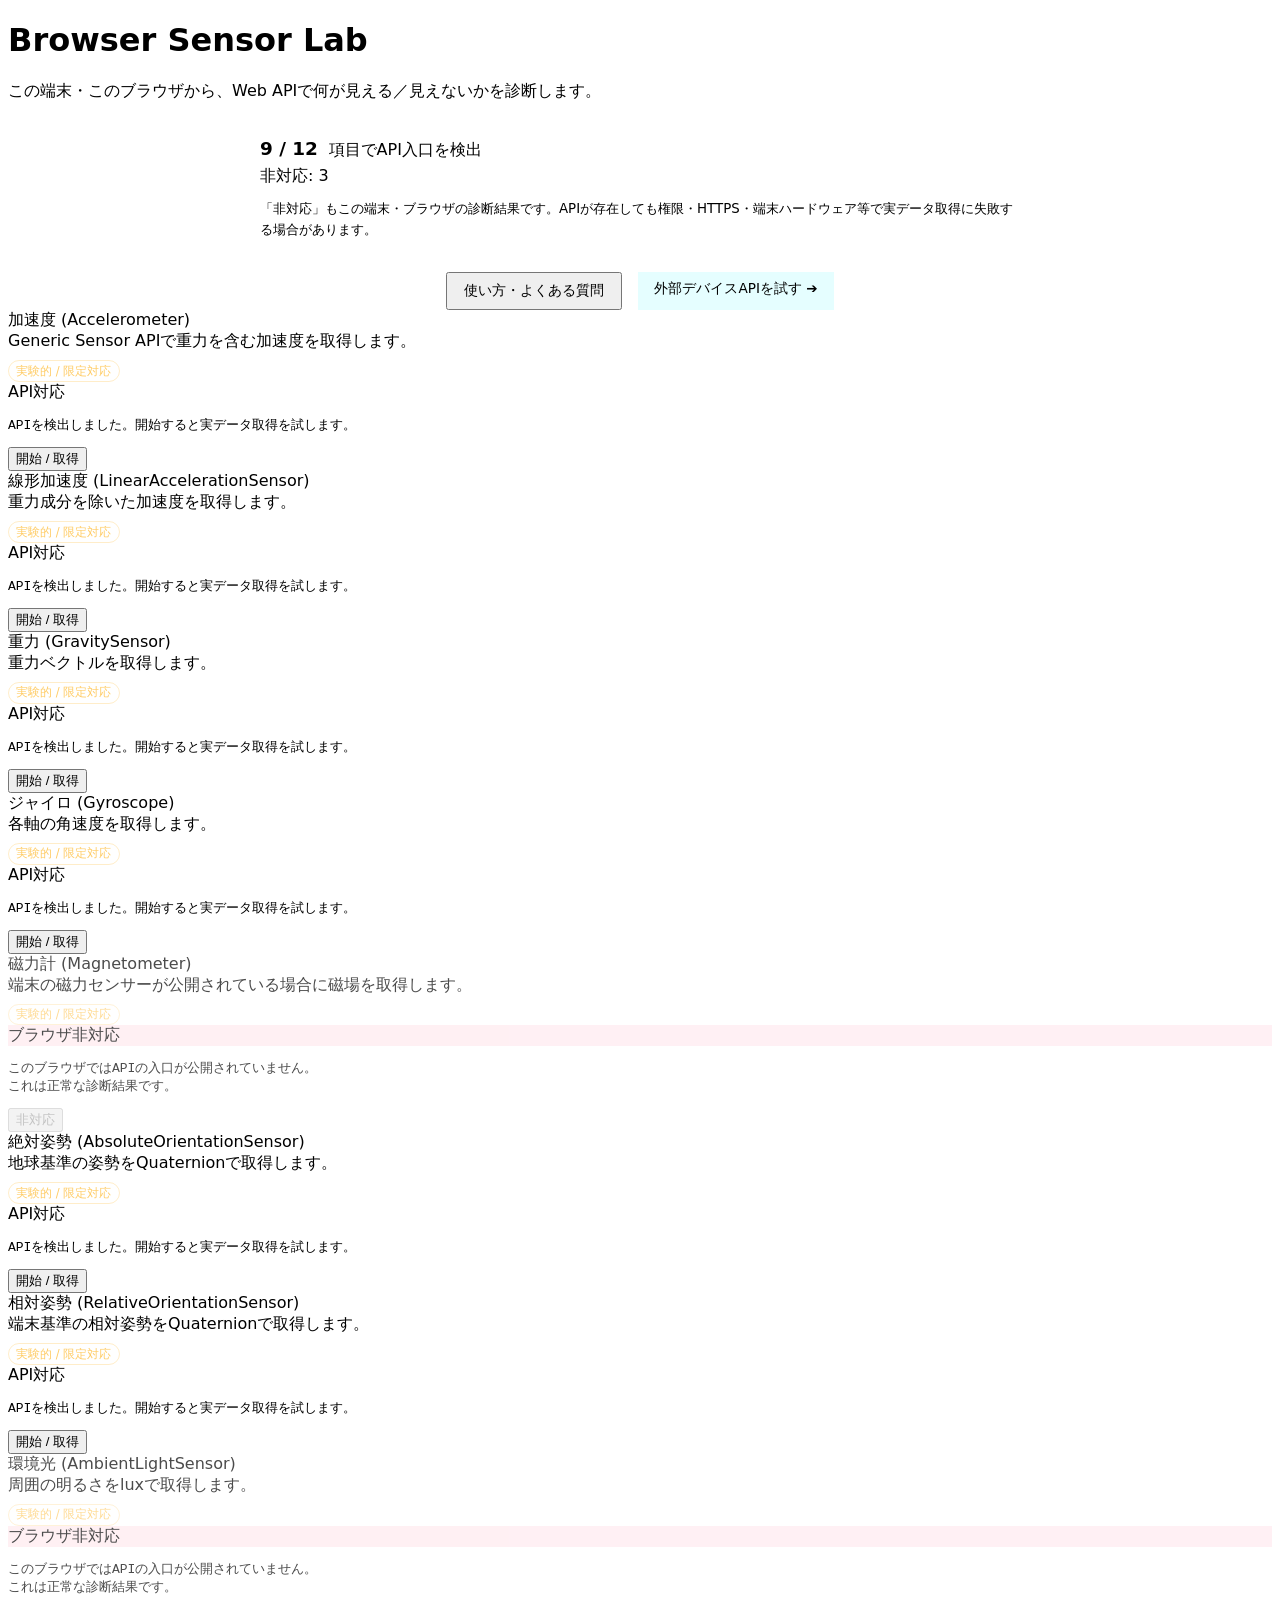
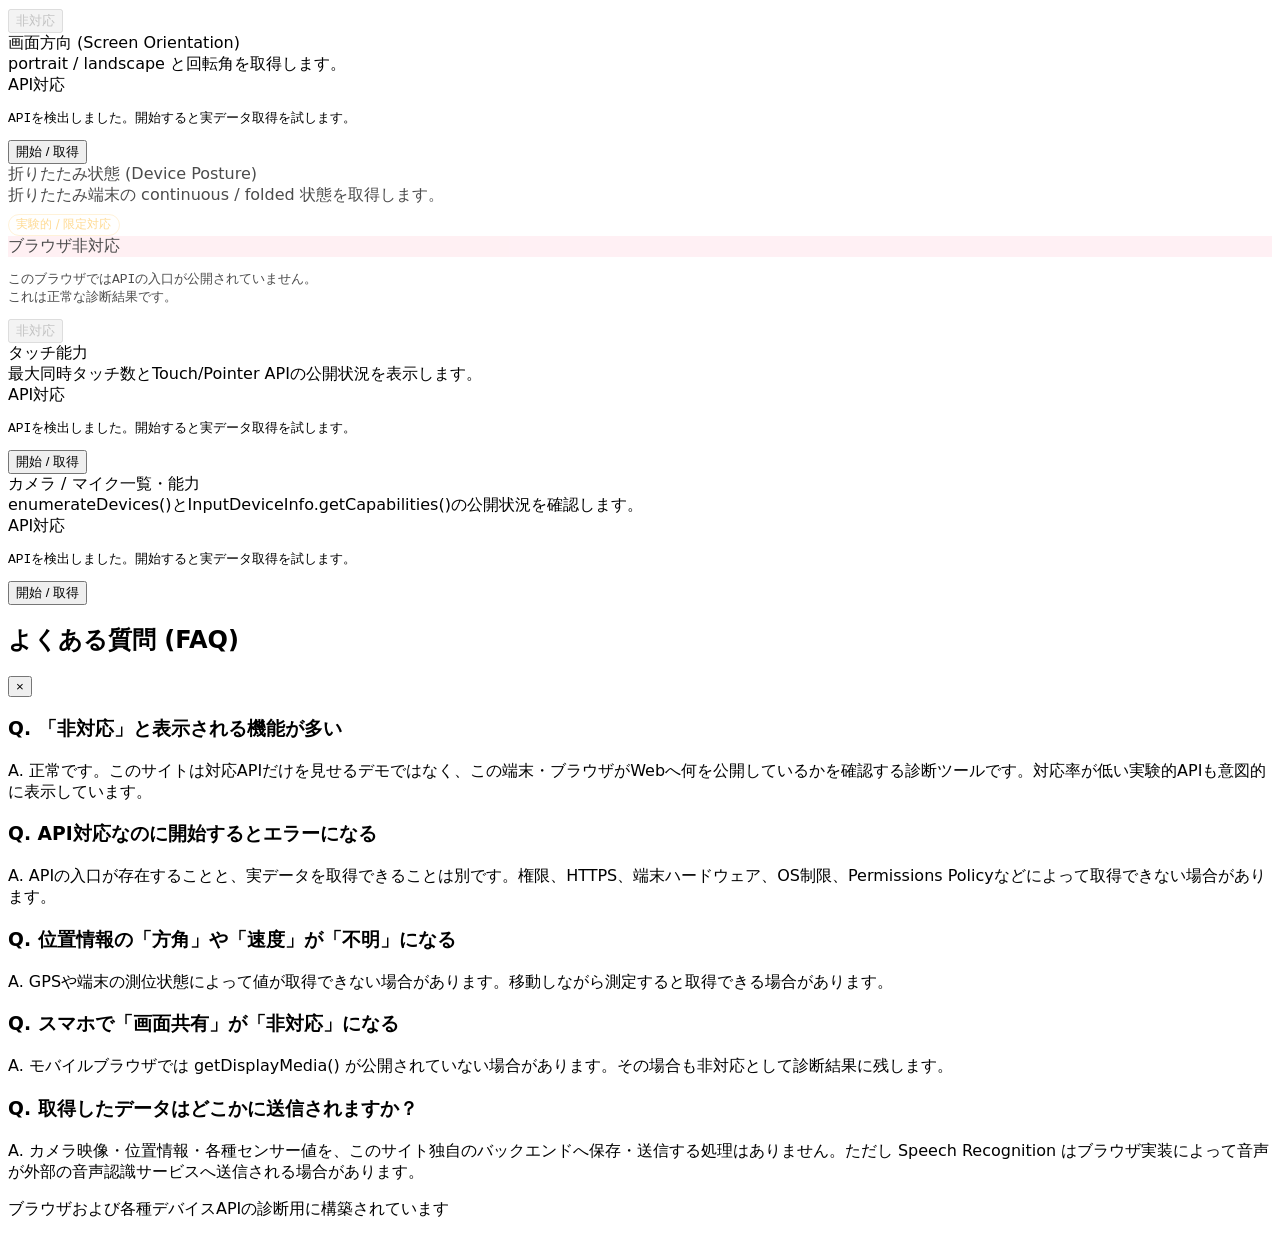
==== index.html @ 9005f134 "feat: expose browser capability diagnostics in main UI" ====
<!DOCTYPE html>
<html lang="ja">

<head>
  <meta charset="UTF-8" />
  <meta name="viewport" content="width=device-width, initial-scale=1.0" />
  <title>ブラウザ センサーラボ</title>
  <link rel="stylesheet" href="./src/style.css?v=3">
  <link rel="stylesheet" href="./src/diagnostics.css?v=1">
</head>

<body>
  <div id="app">
    <header>
      <h1>Browser Sensor Lab</h1>
      <p>この端末・このブラウザから、Web APIで何が見える／見えないかを診断します。</p>
      <div id="capability-summary" class="capability-summary" aria-live="polite"></div>
      <div style="margin-top: 1rem; display: flex; gap: 1rem; justify-content: center; flex-wrap: wrap;">
        <button id="btn-help" class="btn btn-help"
          style="width: auto; font-size: 0.85rem; padding: 0.5rem 1rem;">使い方・よくある質問</button>
        <a href="external.html" class="btn"
          style="width: auto; font-size: 0.85rem; padding: 0.5rem 1rem; text-decoration: none; display: inline-block; background: rgba(0,240,255,0.1); border-color: rgba(0,240,255,0.3); color: var(--primary);">外部デバイスAPIを試す
          ➔</a>
      </div>
      <div id="compatibility-alert"
        style="display: none; background: rgba(255,51,102,0.1); border: 1px solid var(--error); padding: 1rem; border-radius: 8px; margin-top: 1.5rem; color: #ff99aa;">
        一部の機能はこのブラウザで非対応です。非対応表示も、この端末・ブラウザの診断結果です。
      </div>
    </header>

    <main class="grid-container" id="sensor-container">
      <!-- Sensor cards will be injected here via JS -->
    </main>

    <div id="help-modal" class="modal-overlay" role="dialog" aria-modal="true" aria-labelledby="help-title">
      <div class="modal-content">
        <div class="modal-header">
          <h2 id="help-title">よくある質問 (FAQ)</h2>
          <button id="btn-close-help" class="modal-close" aria-label="閉じる">&times;</button>
        </div>
        <div class="modal-body">
          <h3>Q. 「非対応」と表示される機能が多い</h3>
          <p>A. 正常です。このサイトは対応APIだけを見せるデモではなく、この端末・ブラウザがWebへ何を公開しているかを確認する診断ツールです。対応率が低い実験的APIも意図的に表示しています。</p>

          <h3>Q. API対応なのに開始するとエラーになる</h3>
          <p>A. APIの入口が存在することと、実データを取得できることは別です。権限、HTTPS、端末ハードウェア、OS制限、Permissions Policyなどによって取得できない場合があります。</p>

          <h3>Q. 位置情報の「方角」や「速度」が「不明」になる</h3>
          <p>A. GPSや端末の測位状態によって値が取得できない場合があります。移動しながら測定すると取得できる場合があります。</p>

          <h3>Q. スマホで「画面共有」が「非対応」になる</h3>
          <p>A. モバイルブラウザでは getDisplayMedia() が公開されていない場合があります。その場合も非対応として診断結果に残します。</p>

          <h3>Q. 取得したデータはどこかに送信されますか？</h3>
          <p>A. カメラ映像・位置情報・各種センサー値を、このサイト独自のバックエンドへ保存・送信する処理はありません。ただし Speech Recognition はブラウザ実装によって音声が外部の音声認識サービスへ送信される場合があります。</p>
        </div>
      </div>
    </div>

    <footer>
      <p>ブラウザおよび各種デバイスAPIの診断用に構築されています</p>
    </footer>
  </div>

  <script src="./src/main.js?v=3"></script>
  <script src="./src/diagnostics.js?v=1"></script>
</body>

</html>
---- src/diagnostics.css ----
body { font-family: Inter, system-ui, -apple-system, BlinkMacSystemFont, "Segoe UI", sans-serif; }
.capability-summary { margin: 1.25rem auto 0; max-width: 760px; padding: 1rem; border: 1px solid var(--card-border); border-radius: 12px; background: rgba(255,255,255,.04); }
.capability-summary strong { color: var(--primary); font-size: 1.15rem; margin-right: .35rem; }
.capability-summary span, .capability-summary small { display: block; color: var(--text-muted); margin-top: .35rem; }
.capability-summary small { line-height: 1.6; margin-top: .65rem; }
.experimental-flag { display: inline-block; margin-top: .5rem; padding: .15rem .45rem; border: 1px solid rgba(255,204,102,.35); border-radius: 999px; color: #ffcc66; font-size: .72rem; }
.diagnostic-card.unsupported { opacity: .7; border-color: rgba(255,51,102,.4); }
.diagnostic-card.unsupported .status-badge { color: var(--error); background: rgba(255,51,102,.1); }
.grid-container { grid-template-columns: repeat(auto-fit, minmax(min(100%, 320px), 1fr)); }
.card-content { word-break: break-word; }
.card-content pre { overflow-wrap: anywhere; }
@media (max-width: 600px) { #app { padding: 1rem; } .card-header { flex-direction: column; gap: .6rem; } .status-badge { align-self: flex-start; } }
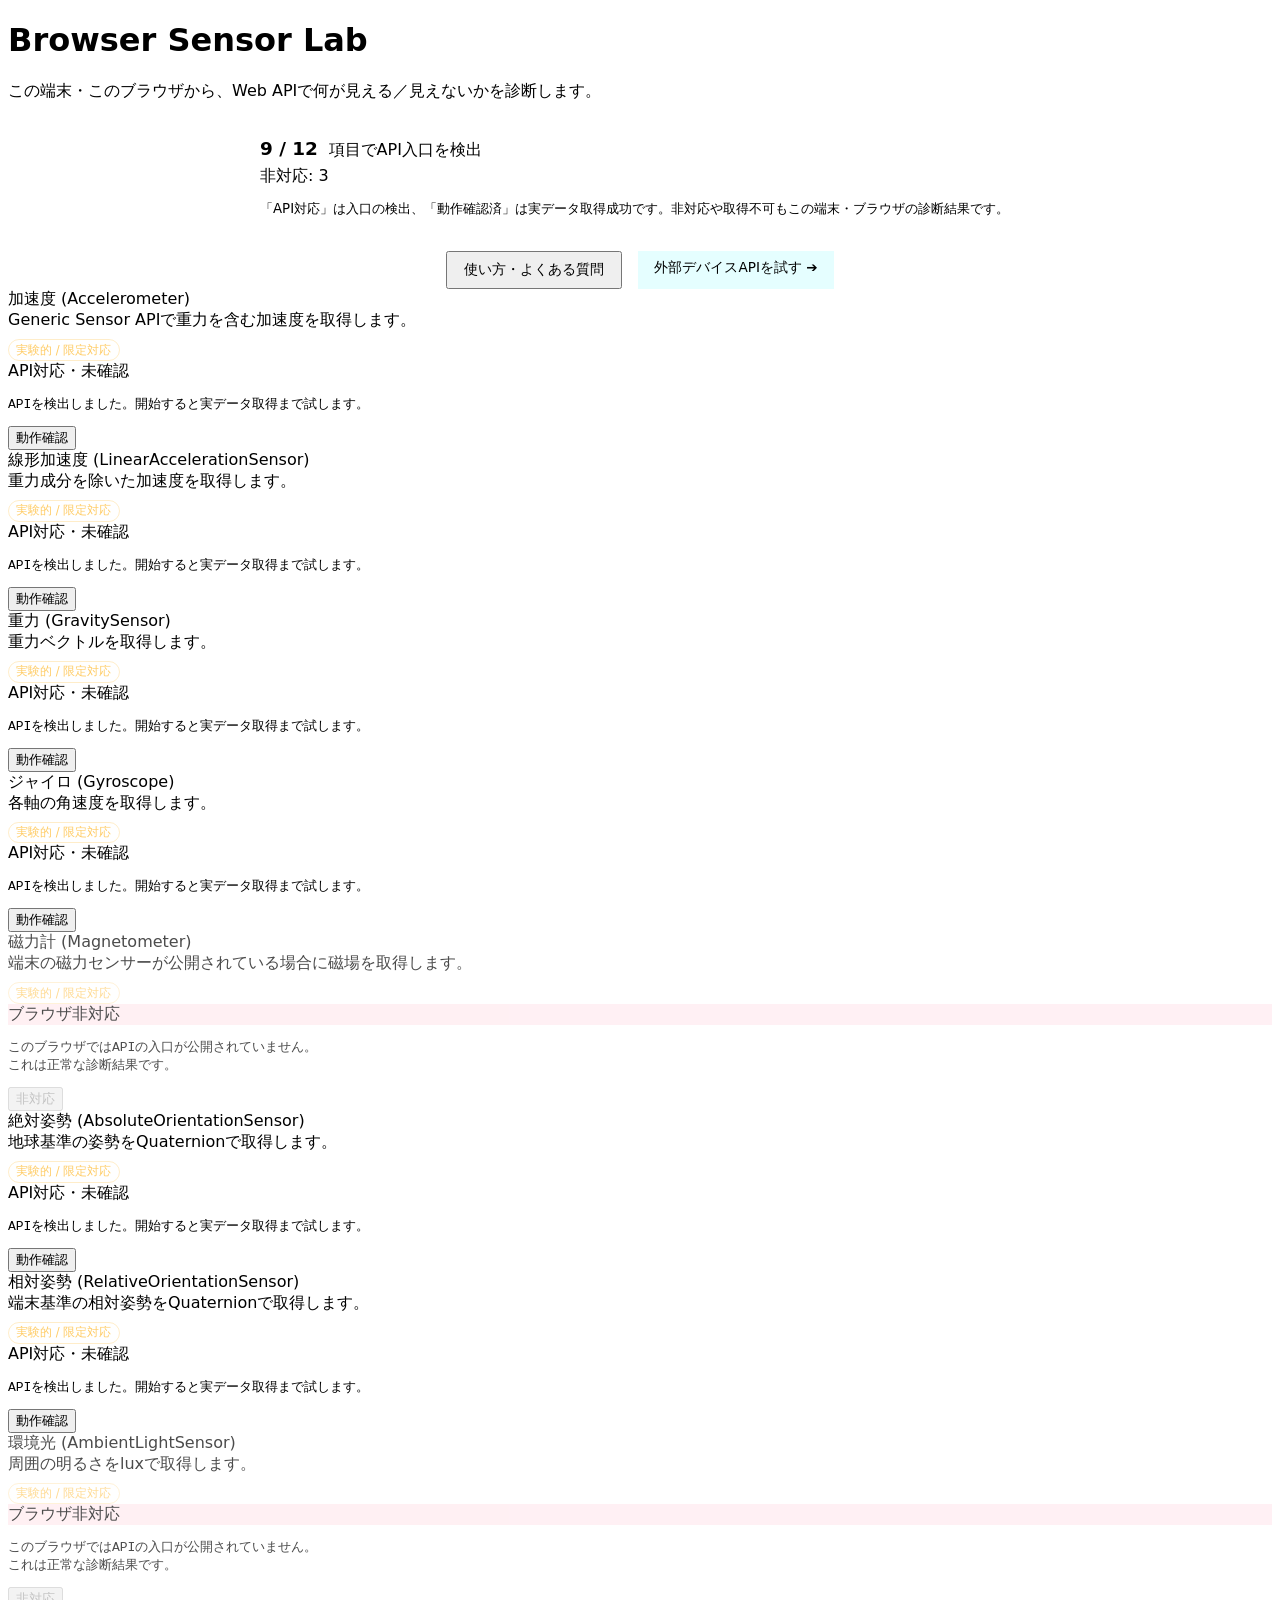
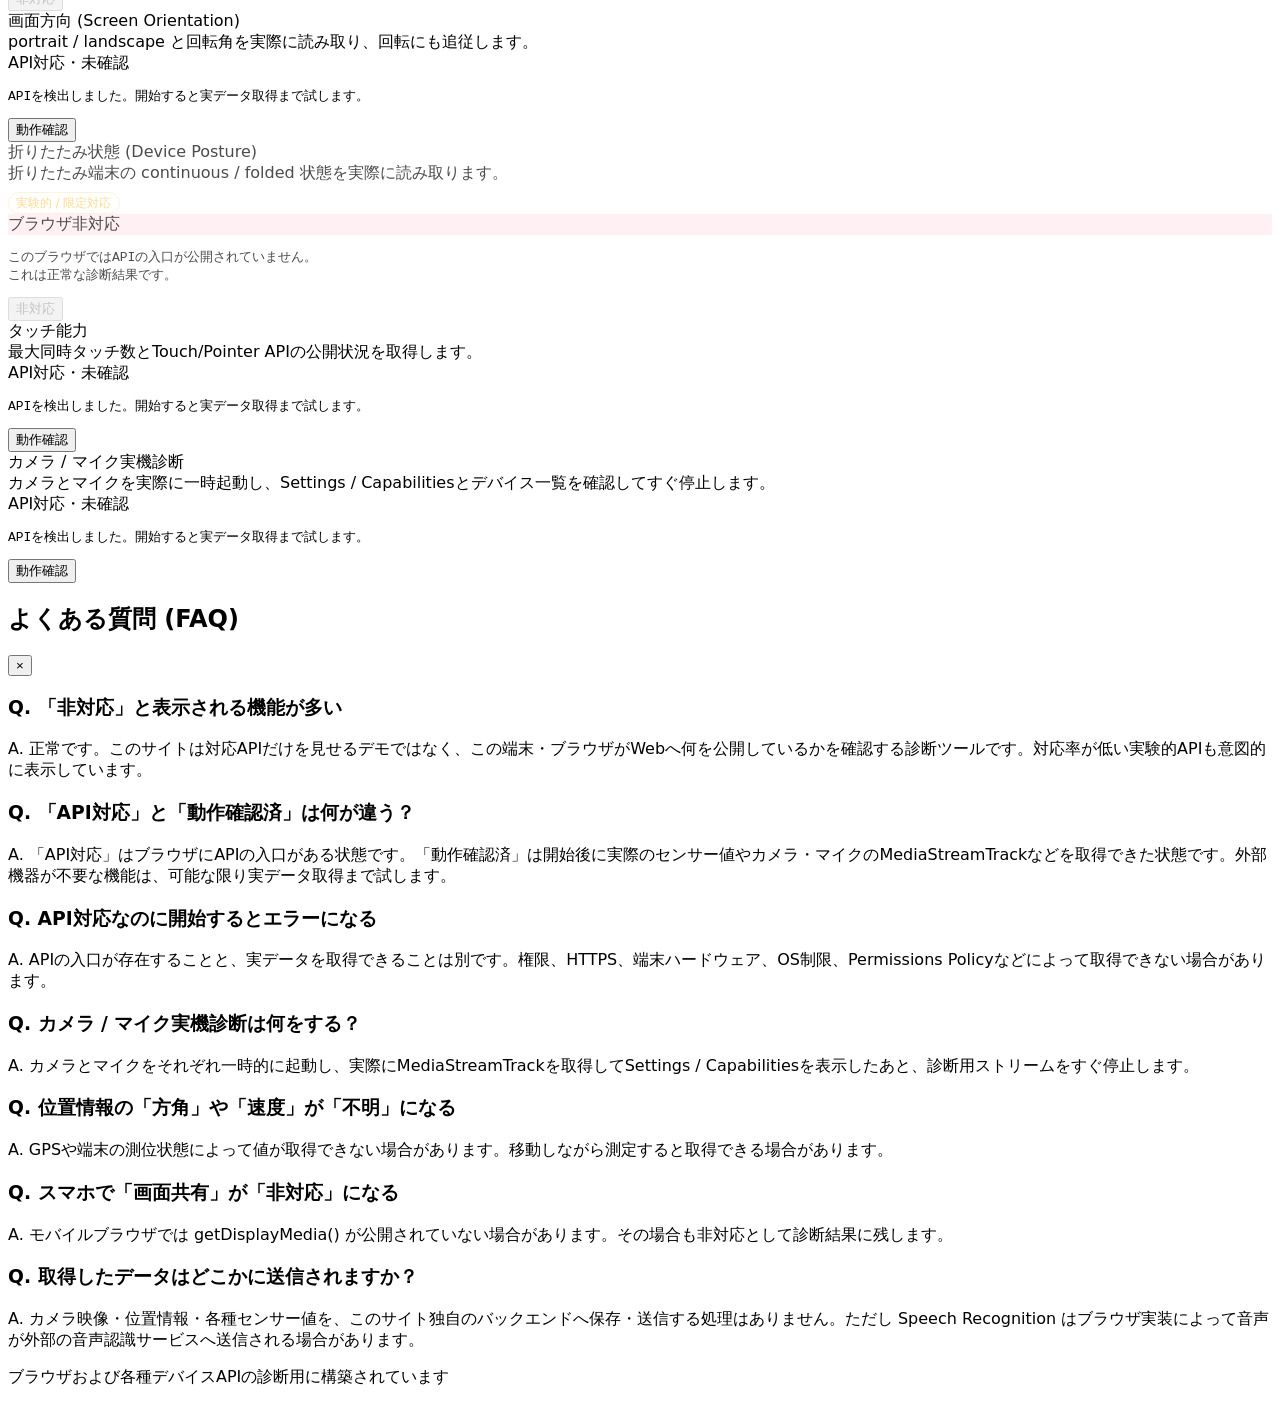
==== commit 8a862c9e: "docs: explain live verification states" ====
--- a/index.html
+++ b/index.html
@@ -42,8 +42,14 @@
           <h3>Q. 「非対応」と表示される機能が多い</h3>
           <p>A. 正常です。このサイトは対応APIだけを見せるデモではなく、この端末・ブラウザがWebへ何を公開しているかを確認する診断ツールです。対応率が低い実験的APIも意図的に表示しています。</p>
 
+          <h3>Q. 「API対応」と「動作確認済」は何が違う？</h3>
+          <p>A. 「API対応」はブラウザにAPIの入口がある状態です。「動作確認済」は開始後に実際のセンサー値やカメラ・マイクのMediaStreamTrackなどを取得できた状態です。外部機器が不要な機能は、可能な限り実データ取得まで試します。</p>
+
           <h3>Q. API対応なのに開始するとエラーになる</h3>
           <p>A. APIの入口が存在することと、実データを取得できることは別です。権限、HTTPS、端末ハードウェア、OS制限、Permissions Policyなどによって取得できない場合があります。</p>
+
+          <h3>Q. カメラ / マイク実機診断は何をする？</h3>
+          <p>A. カメラとマイクをそれぞれ一時的に起動し、実際にMediaStreamTrackを取得してSettings / Capabilitiesを表示したあと、診断用ストリームをすぐ停止します。</p>
 
           <h3>Q. 位置情報の「方角」や「速度」が「不明」になる</h3>
           <p>A. GPSや端末の測位状態によって値が取得できない場合があります。移動しながら測定すると取得できる場合があります。</p>
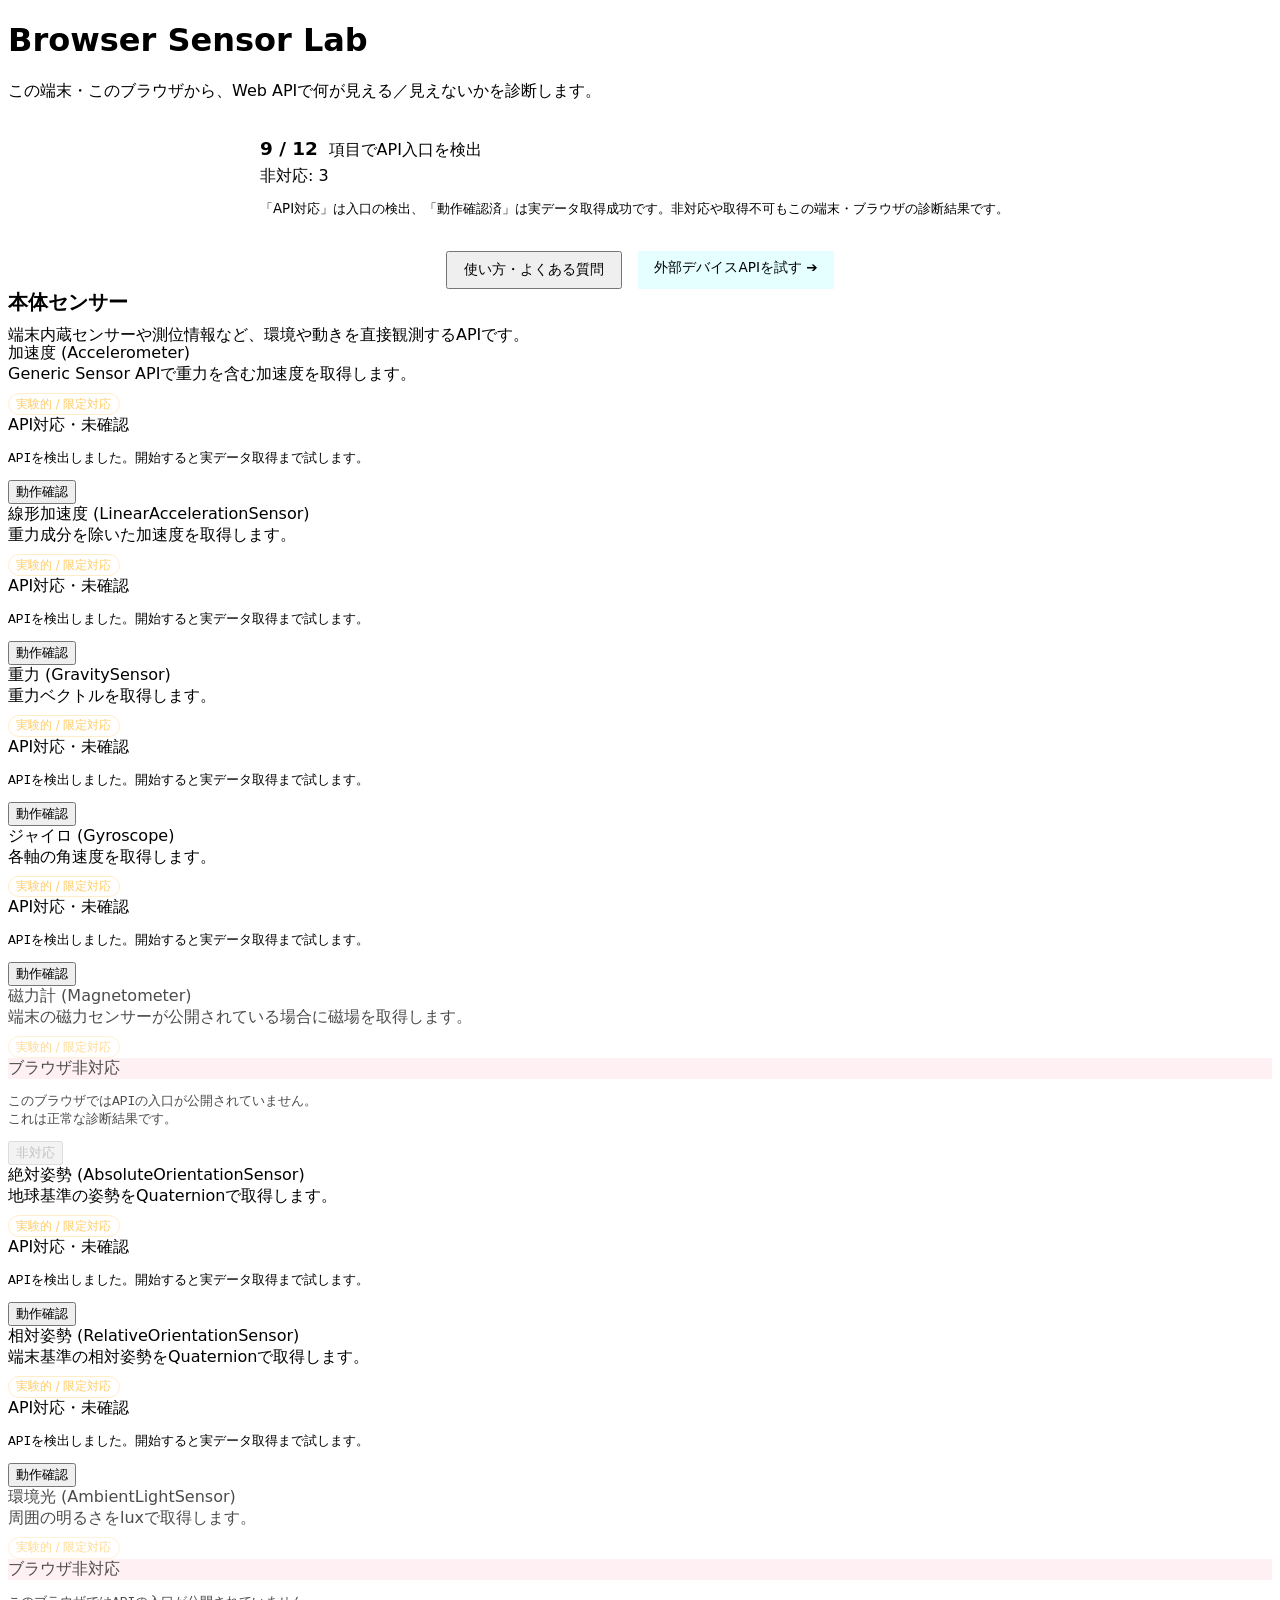
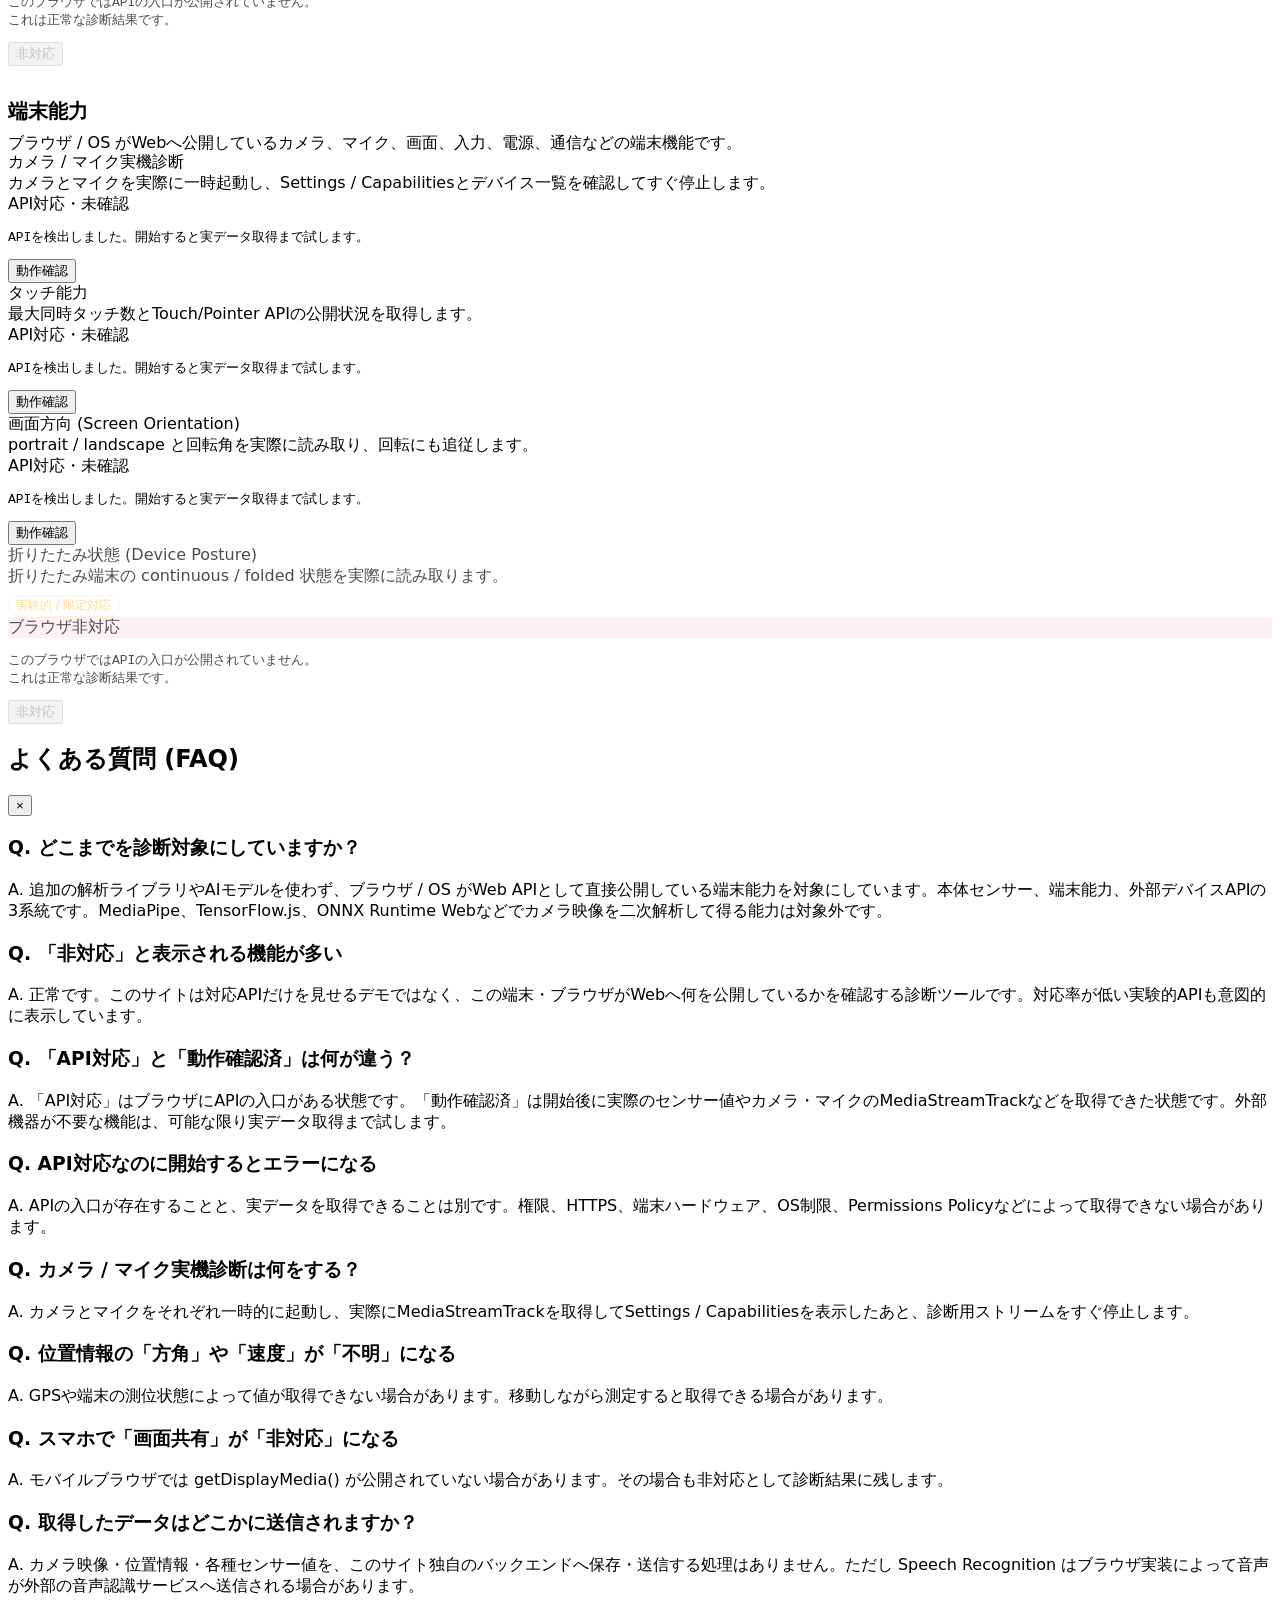
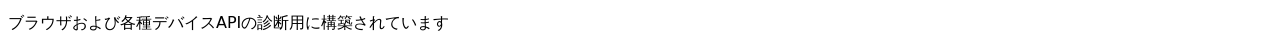
==== commit 8b352b80: "docs: define diagnostic scope in UI" ====
--- a/index.html
+++ b/index.html
@@ -39,6 +39,9 @@
           <button id="btn-close-help" class="modal-close" aria-label="閉じる">&times;</button>
         </div>
         <div class="modal-body">
+          <h3>Q. どこまでを診断対象にしていますか？</h3>
+          <p>A. 追加の解析ライブラリやAIモデルを使わず、ブラウザ / OS がWeb APIとして直接公開している端末能力を対象にしています。本体センサー、端末能力、外部デバイスAPIの3系統です。MediaPipe、TensorFlow.js、ONNX Runtime Webなどでカメラ映像を二次解析して得る能力は対象外です。</p>
+
           <h3>Q. 「非対応」と表示される機能が多い</h3>
           <p>A. 正常です。このサイトは対応APIだけを見せるデモではなく、この端末・ブラウザがWebへ何を公開しているかを確認する診断ツールです。対応率が低い実験的APIも意図的に表示しています。</p>
 
@@ -70,6 +73,7 @@
 
   <script src="./src/main.js?v=3"></script>
   <script src="./src/diagnostics.js?v=1"></script>
+  <script src="./src/categories.js?v=1"></script>
 </body>
 
 </html>
--- a/src/diagnostics.css
+++ b/src/diagnostics.css
@@ -7,6 +7,10 @@
 .diagnostic-card.unsupported { opacity: .7; border-color: rgba(255,51,102,.4); }
 .diagnostic-card.unsupported .status-badge { color: var(--error); background: rgba(255,51,102,.1); }
 .grid-container { grid-template-columns: repeat(auto-fit, minmax(min(100%, 320px), 1fr)); }
+.category-heading { grid-column: 1 / -1; margin: 1.25rem 0 -.25rem; padding-top: .75rem; border-top: 1px solid var(--card-border); }
+.category-heading:first-child { margin-top: 0; padding-top: 0; border-top: 0; }
+.category-heading h2 { margin: 0; font-size: 1.25rem; color: var(--primary); }
+.category-heading p { margin: .35rem 0 0; color: var(--text-muted); line-height: 1.6; }
 .card-content { word-break: break-word; }
 .card-content pre { overflow-wrap: anywhere; }
 @media (max-width: 600px) { #app { padding: 1rem; } .card-header { flex-direction: column; gap: .6rem; } .status-badge { align-self: flex-start; } }
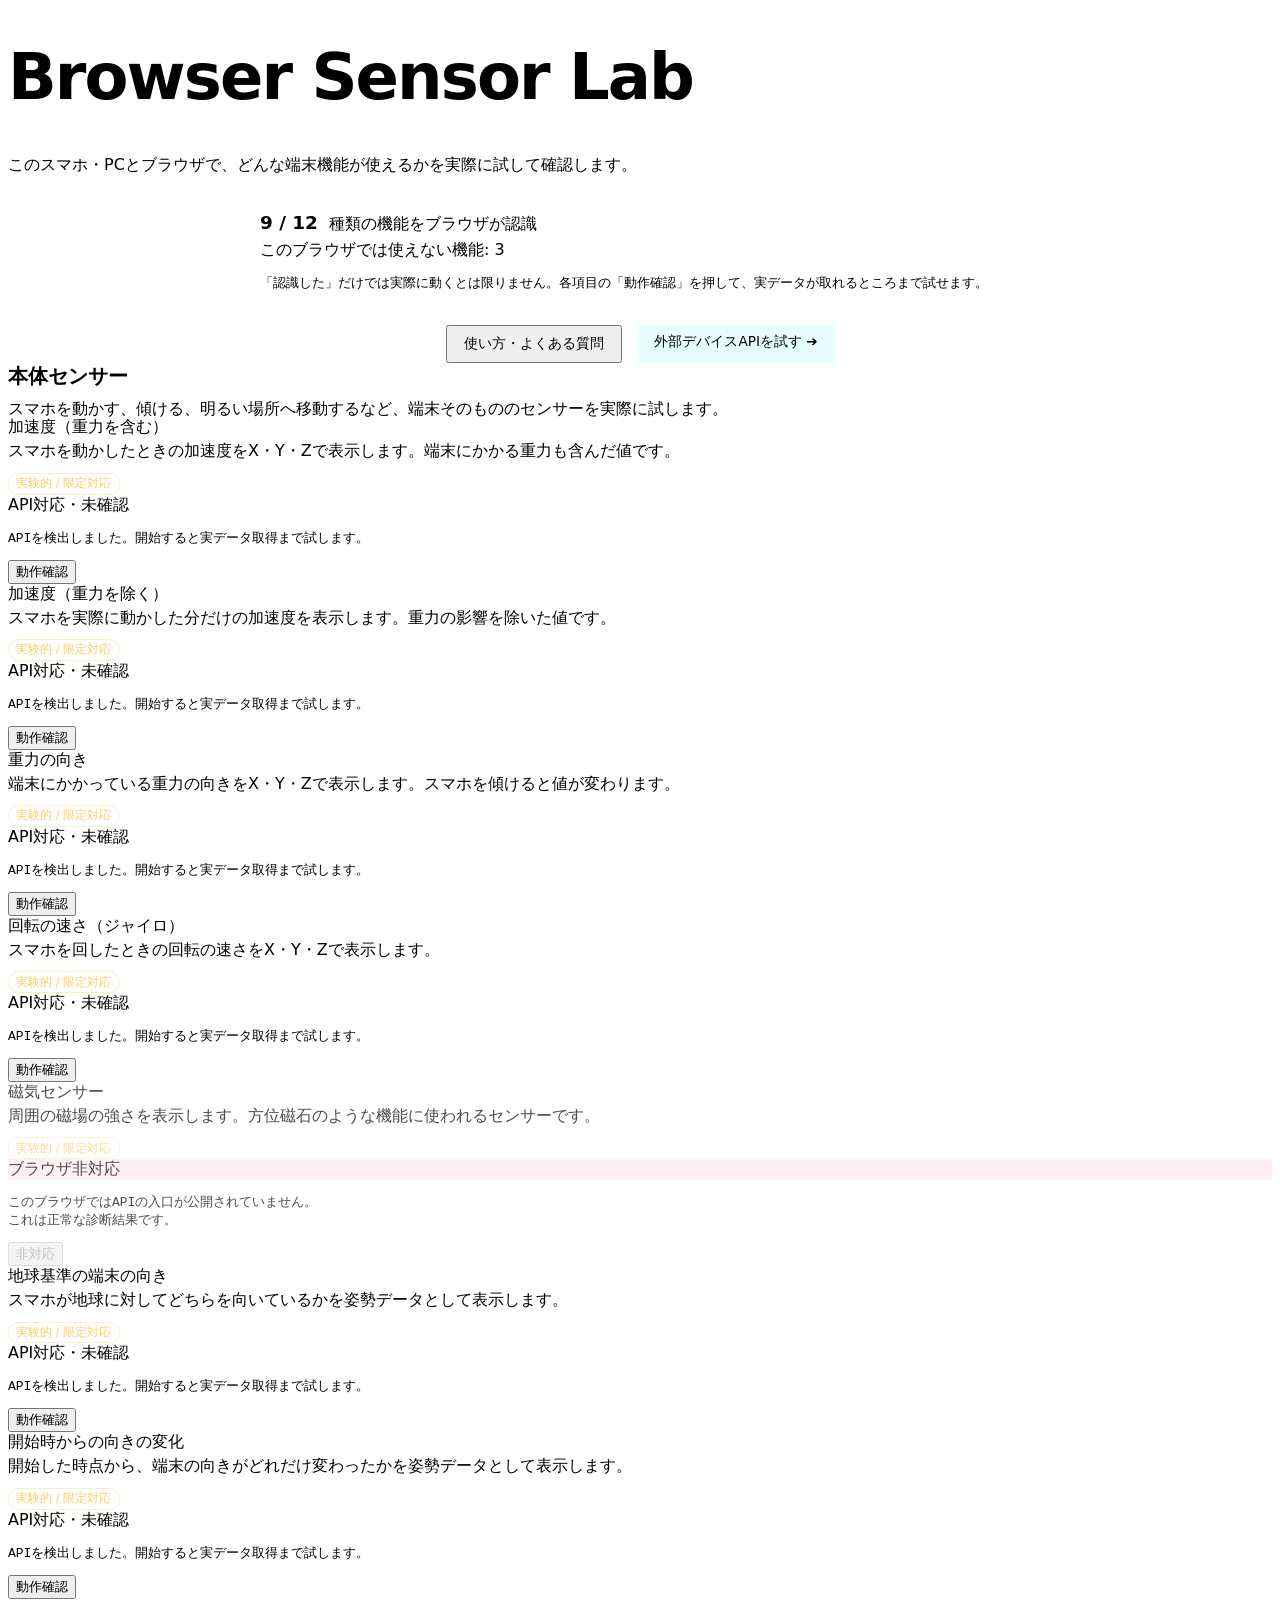
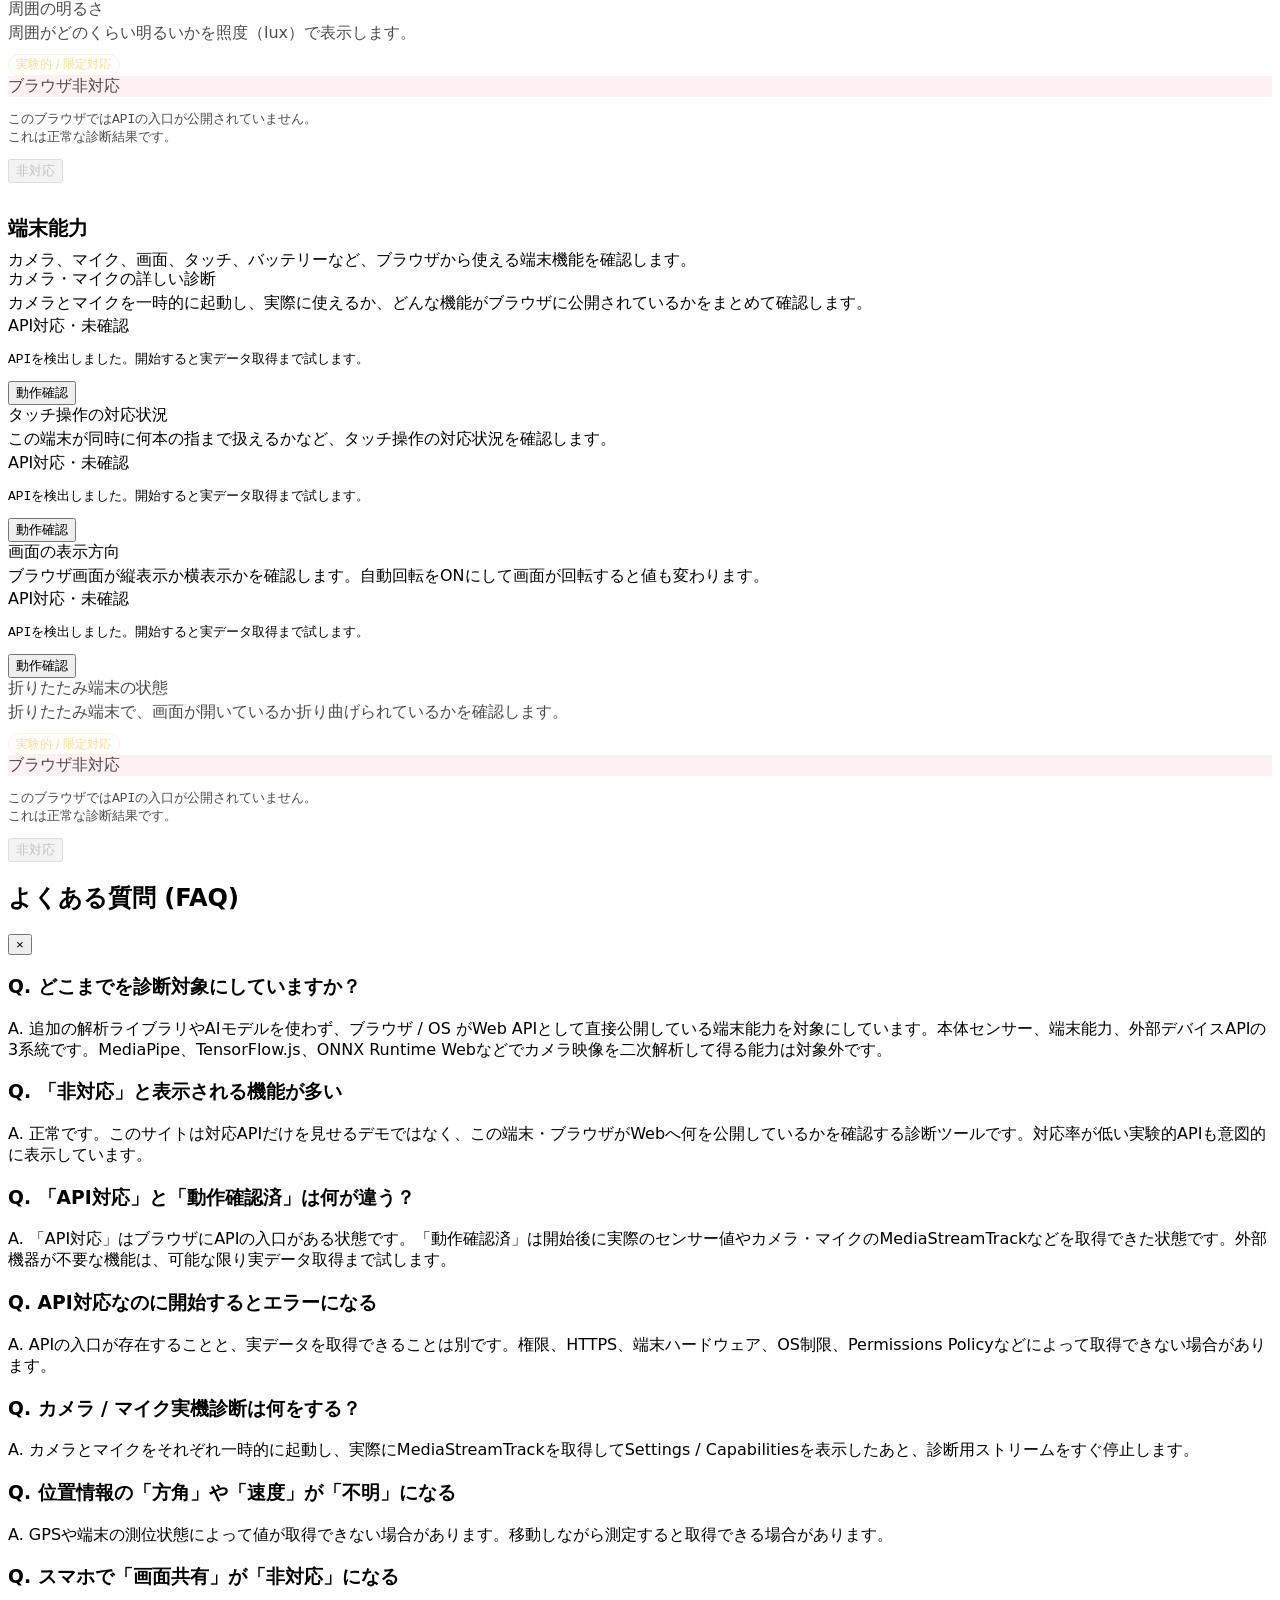
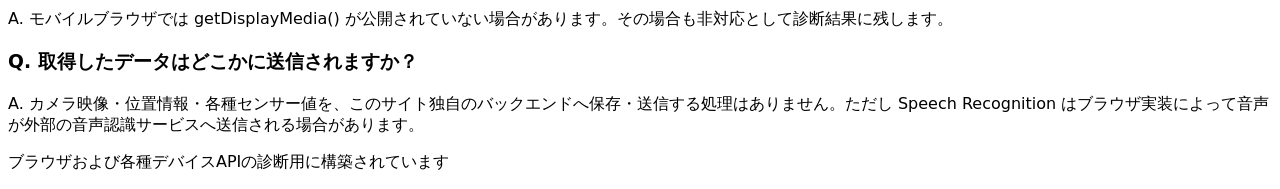
==== commit 6c520f2e: "ui: load plain-language copy on main page" ====
--- a/index.html
+++ b/index.html
@@ -5,6 +5,7 @@
   <meta charset="UTF-8" />
   <meta name="viewport" content="width=device-width, initial-scale=1.0" />
   <title>ブラウザ センサーラボ</title>
+  <link rel="icon" type="image/webp" href="./assets/icon.webp">
   <link rel="stylesheet" href="./src/style.css?v=3">
   <link rel="stylesheet" href="./src/diagnostics.css?v=1">
 </head>
@@ -74,6 +75,7 @@
   <script src="./src/main.js?v=3"></script>
   <script src="./src/diagnostics.js?v=1"></script>
   <script src="./src/categories.js?v=1"></script>
+  <script src="./src/plain-language.js?v=1"></script>
 </body>
 
 </html>
--- a/src/diagnostics.css
+++ b/src/diagnostics.css
@@ -1,4 +1,5 @@
 body { font-family: Inter, system-ui, -apple-system, BlinkMacSystemFont, "Segoe UI", sans-serif; }
+header h1 { white-space: nowrap; font-size: clamp(2rem, 8vw, 4rem); letter-spacing: -.03em; line-height: 1.08; }
 .capability-summary { margin: 1.25rem auto 0; max-width: 760px; padding: 1rem; border: 1px solid var(--card-border); border-radius: 12px; background: rgba(255,255,255,.04); }
 .capability-summary strong { color: var(--primary); font-size: 1.15rem; margin-right: .35rem; }
 .capability-summary span, .capability-summary small { display: block; color: var(--text-muted); margin-top: .35rem; }
@@ -11,6 +12,13 @@
 .category-heading:first-child { margin-top: 0; padding-top: 0; border-top: 0; }
 .category-heading h2 { margin: 0; font-size: 1.25rem; color: var(--primary); }
 .category-heading p { margin: .35rem 0 0; color: var(--text-muted); line-height: 1.6; }
+.card-desc { line-height: 1.65; }
 .card-content { word-break: break-word; }
 .card-content pre { overflow-wrap: anywhere; }
-@media (max-width: 600px) { #app { padding: 1rem; } .card-header { flex-direction: column; gap: .6rem; } .status-badge { align-self: flex-start; } }
+@media (max-width: 600px) {
+  #app { padding: 1rem; }
+  header h1 { font-size: clamp(1.85rem, 8vw, 2.35rem); }
+  header > p { font-size: .95rem; line-height: 1.65; }
+  .card-header { flex-direction: column; gap: .6rem; }
+  .status-badge { align-self: flex-start; }
+}
